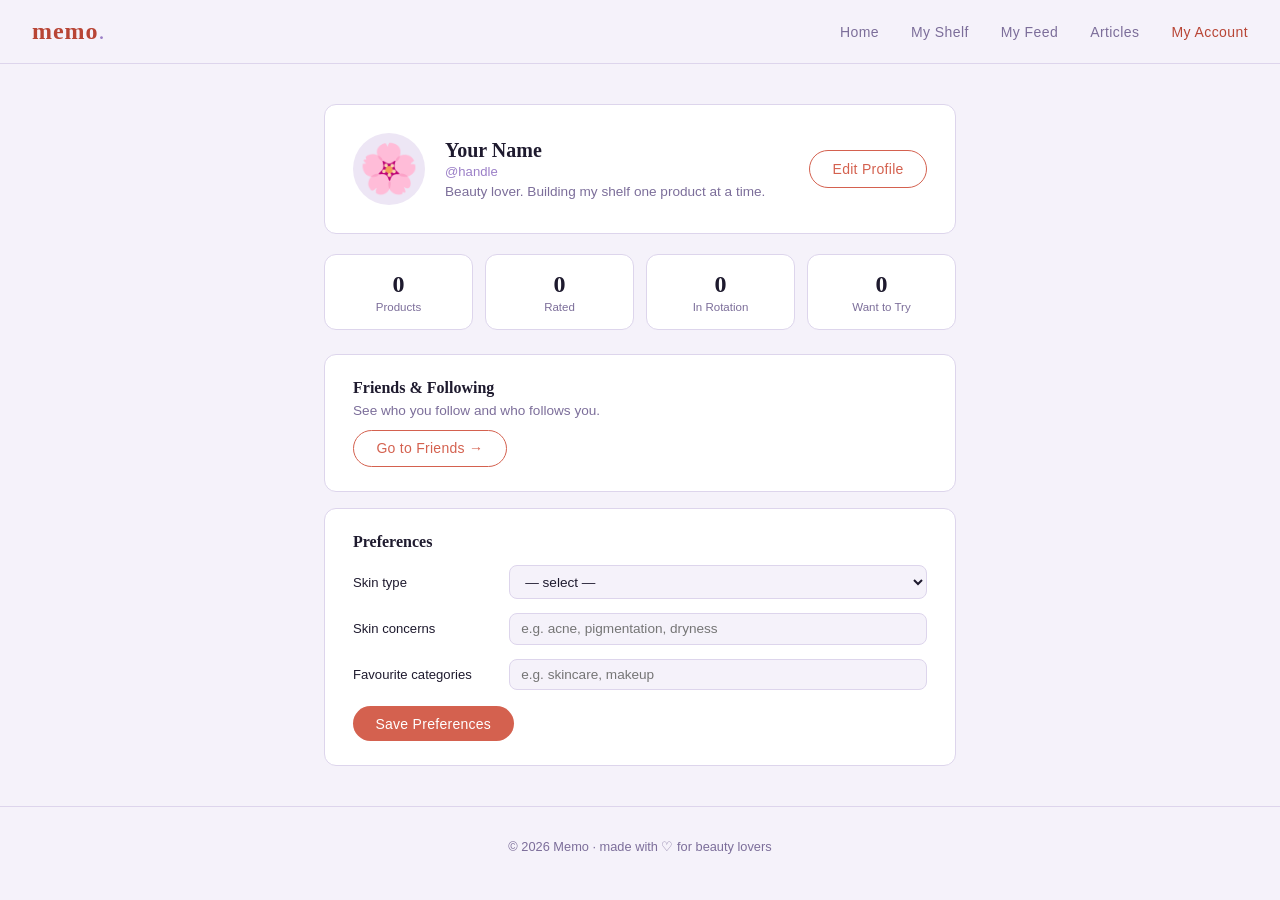
==== account.html @ 800c1afe "Add feed, articles, account pages; redesign product page and nav - Add My Feed page with friend acti" ====
<!DOCTYPE html>
<html lang="en">
<head>
  <meta charset="UTF-8" />
  <meta name="viewport" content="width=device-width, initial-scale=1.0" />
  <title>My Account — Memo</title>
  <link rel="stylesheet" href="styles.css" />
</head>
<body>

  <!-- Nav -->
  <nav>
    <a href="index.html" class="nav-logo">memo<span>.</span></a>
    <div class="nav-links">
      <a href="index.html">Home</a>
      <a href="shelf.html">My Shelf</a>
      <a href="feed.html">My Feed</a>
      <a href="articles.html">Articles</a>
      <a href="account.html" class="active">My Account</a>
    </div>
  </nav>

  <main class="account-page">

    <!-- Profile card -->
    <div class="account-profile-card">
      <div class="account-avatar">🌸</div>
      <div class="account-profile-info">
        <h1 class="account-name" id="account-name">Your Name</h1>
        <p class="account-handle" id="account-handle">@handle</p>
        <p class="account-bio" id="account-bio">Beauty lover. Building my shelf one product at a time.</p>
      </div>
      <button class="btn btn-outline" onclick="openEditProfile()">Edit Profile</button>
    </div>

    <!-- Stats row -->
    <div class="account-stats">
      <div class="account-stat">
        <div class="account-stat-num" id="stat-products">—</div>
        <div class="account-stat-label">Products</div>
      </div>
      <div class="account-stat">
        <div class="account-stat-num" id="stat-rated">—</div>
        <div class="account-stat-label">Rated</div>
      </div>
      <div class="account-stat">
        <div class="account-stat-num" id="stat-rotation">—</div>
        <div class="account-stat-label">In Rotation</div>
      </div>
      <div class="account-stat">
        <div class="account-stat-num" id="stat-want">—</div>
        <div class="account-stat-label">Want to Try</div>
      </div>
    </div>

    <!-- Sections -->
    <div class="account-sections">

      <section class="account-section">
        <h2>Friends &amp; Following</h2>
        <p>See who you follow and who follows you.</p>
        <a href="friends.html" class="btn btn-outline" style="margin-top:.75rem;display:inline-block">Go to Friends →</a>
      </section>

      <section class="account-section">
        <h2>Preferences</h2>
        <div class="pref-row">
          <label class="pref-label">Skin type</label>
          <select class="pref-select" id="pref-skin">
            <option value="">— select —</option>
            <option>Dry</option>
            <option>Oily</option>
            <option>Combination</option>
            <option>Normal</option>
            <option>Sensitive</option>
          </select>
        </div>
        <div class="pref-row">
          <label class="pref-label">Skin concerns</label>
          <input class="pref-input" type="text" id="pref-concerns" placeholder="e.g. acne, pigmentation, dryness" />
        </div>
        <div class="pref-row">
          <label class="pref-label">Favourite categories</label>
          <input class="pref-input" type="text" id="pref-categories" placeholder="e.g. skincare, makeup" />
        </div>
        <button class="btn btn-primary" style="margin-top:1rem" onclick="savePrefs()">Save Preferences</button>
        <span class="save-confirm" id="prefs-saved" style="display:none">Saved ✓</span>
      </section>

    </div>

  </main>

  <!-- Edit Profile Modal -->
  <div class="modal-overlay" id="edit-profile-modal">
    <div class="modal">
      <h2>Edit Profile</h2>
      <div class="form-group">
        <label>Name</label>
        <input type="text" id="edit-name" placeholder="Your name" />
      </div>
      <div class="form-group">
        <label>Handle</label>
        <input type="text" id="edit-handle" placeholder="@handle" />
      </div>
      <div class="form-group">
        <label>Bio</label>
        <textarea id="edit-bio" rows="3" placeholder="A short bio…" style="resize:vertical"></textarea>
      </div>
      <div class="modal-footer">
        <button class="btn btn-ghost" onclick="closeEditProfile()">Cancel</button>
        <button class="btn btn-primary" onclick="saveProfile()">Save</button>
      </div>
    </div>
  </div>

  <footer>© 2026 Memo · made with ♡ for beauty lovers</footer>

  <script src="account.js"></script>
</body>
</html>
---- styles.css ----
/* ── Reset & Base ── */
*, *::before, *::after { box-sizing: border-box; margin: 0; padding: 0; }

:root {
  --cream:     #f5f2fa;
  --blush:     #ede6f5;
  --rose:      #d4614f;
  --rose-dk:   #b84535;
  --lavender:  #9b7fc7;
  --lav-lt:    #c9b8e8;
  --ink:       #1e1a2e;
  --muted:     #7c6e9a;
  --border:    #ddd5ec;
  --white:     #ffffff;
  --green:     #6a9e7f;
  --amber:     #c49a4a;
  --slate:     #8591a0;
  --radius:    12px;
  --shadow:    0 2px 16px rgba(30,26,46,.1);
}

body {
  font-family: 'Georgia', serif;
  background: var(--cream);
  color: var(--ink);
  min-height: 100vh;
}

a { text-decoration: none; color: inherit; }

/* ── Nav ── */
nav {
  background: rgba(245,242,250,.88);
  backdrop-filter: blur(14px);
  -webkit-backdrop-filter: blur(14px);
  border-bottom: 1px solid var(--border);
  padding: 0 2rem;
  display: flex;
  align-items: center;
  justify-content: space-between;
  height: 64px;
  position: sticky;
  top: 0;
  z-index: 100;
}

.nav-logo {
  font-size: 1.5rem;
  font-weight: 700;
  letter-spacing: .04em;
  color: var(--rose-dk);
}

.nav-logo span { color: var(--lavender); font-weight: 300; }

.nav-links { display: flex; gap: 2rem; align-items: center; }

.nav-links a {
  font-family: 'Helvetica Neue', sans-serif;
  font-size: .875rem;
  color: var(--muted);
  letter-spacing: .03em;
  transition: color .2s;
}

.nav-links a:hover, .nav-links a.active { color: var(--rose-dk); }

/* ── Buttons ── */
.btn {
  font-family: 'Helvetica Neue', sans-serif;
  font-size: .875rem;
  font-weight: 500;
  padding: .6rem 1.4rem;
  border-radius: 999px;
  border: none;
  cursor: pointer;
  transition: all .2s;
  letter-spacing: .02em;
}

.btn-primary {
  background: var(--rose);
  color: var(--white);
}
.btn-primary:hover { background: var(--rose-dk); }

.btn-outline {
  background: transparent;
  color: var(--rose);
  border: 1.5px solid var(--rose);
}
.btn-outline:hover { background: var(--rose); color: var(--white); }

.btn-ghost {
  background: transparent;
  color: var(--muted);
  padding: .5rem 1rem;
}
.btn-ghost:hover { color: var(--rose-dk); background: var(--blush); }

/* ── Hero ── */
.hero {
  max-width: 760px;
  margin: 5rem auto 4rem;
  text-align: center;
  padding: 0 2rem;
  position: relative;
  overflow: visible;
}

/* Aura glow layer behind hero */
.hero-aura {
  position: absolute;
  inset: -80% -40%;
  background:
    radial-gradient(ellipse 55% 45% at 68% 55%, rgba(212,97,79,.22) 0%, transparent 68%),
    radial-gradient(ellipse 48% 55% at 22% 38%, rgba(155,127,199,.28) 0%, transparent 63%),
    radial-gradient(ellipse 38% 38% at 50% 85%, rgba(201,184,232,.18) 0%, transparent 58%);
  pointer-events: none;
  z-index: 0;
}

/* Organic blob shapes */
.blob {
  position: absolute;
  pointer-events: none;
  z-index: 0;
}

.blob-1 {
  width: 180px; height: 140px;
  top: -20px; right: 40px;
  background: rgba(155,127,199,.13);
  border-radius: 62% 38% 46% 54% / 60% 44% 56% 40%;
  filter: blur(2px);
}

.blob-2 {
  width: 130px; height: 110px;
  bottom: 10px; left: 20px;
  background: rgba(212,97,79,.11);
  border-radius: 40% 60% 54% 46% / 38% 58% 42% 62%;
  filter: blur(2px);
}

.hero-content {
  position: relative;
  z-index: 1;
}

.hero-eyebrow {
  font-family: 'Helvetica Neue', sans-serif;
  font-size: .75rem;
  letter-spacing: .15em;
  text-transform: uppercase;
  color: var(--lavender);
  margin-bottom: 1.25rem;
}

.hero h1 {
  font-size: clamp(2.2rem, 5vw, 3.5rem);
  font-weight: 400;
  line-height: 1.2;
  margin-bottom: 1.25rem;
  color: var(--ink);
}

.hero h1 em { font-style: italic; color: var(--rose-dk); }

.hero p {
  font-family: 'Helvetica Neue', sans-serif;
  font-size: 1.05rem;
  color: var(--muted);
  line-height: 1.7;
  margin-bottom: 2.25rem;
  max-width: 520px;
  margin-left: auto;
  margin-right: auto;
}

.hero-actions { display: flex; gap: 1rem; justify-content: center; flex-wrap: wrap; }

/* ── How it works ── */
.how {
  background: rgba(255,255,255,.6);
  border-top: 1px solid var(--border);
  border-bottom: 1px solid var(--border);
  padding: 4rem 2rem;
}

.how-inner {
  max-width: 900px;
  margin: 0 auto;
  text-align: center;
}

.section-label {
  font-family: 'Helvetica Neue', sans-serif;
  font-size: .7rem;
  letter-spacing: .18em;
  text-transform: uppercase;
  color: var(--lavender);
  margin-bottom: 1rem;
}

.how h2 {
  font-size: 1.75rem;
  font-weight: 400;
  margin-bottom: 3rem;
  color: var(--ink);
}

.how-grid {
  display: grid;
  grid-template-columns: repeat(auto-fit, minmax(180px, 1fr));
  gap: 2rem;
}

.how-card {
  padding: 1.5rem;
  border-radius: var(--radius);
  text-align: center;
}

.how-card:nth-child(1) {
  background:
    radial-gradient(ellipse 80% 70% at 50% 30%, rgba(155,127,199,.18) 0%, transparent 70%),
    var(--cream);
}
.how-card:nth-child(2) {
  background:
    radial-gradient(ellipse 80% 70% at 50% 30%, rgba(212,97,79,.14) 0%, transparent 70%),
    var(--cream);
}
.how-card:nth-child(3) {
  background:
    radial-gradient(ellipse 80% 70% at 50% 30%, rgba(201,184,232,.22) 0%, transparent 70%),
    var(--cream);
}
.how-card:nth-child(4) {
  background:
    radial-gradient(ellipse 80% 70% at 50% 30%, rgba(106,158,127,.14) 0%, transparent 70%),
    var(--cream);
}

.how-icon {
  font-size: 2rem;
  margin-bottom: .75rem;
  color: var(--lavender);
}

.how-card h3 {
  font-size: 1rem;
  font-weight: 600;
  margin-bottom: .5rem;
  color: var(--ink);
}

.how-card p {
  font-family: 'Helvetica Neue', sans-serif;
  font-size: .85rem;
  color: var(--muted);
  line-height: 1.6;
}

/* ── Featured shelves preview ── */
.featured {
  max-width: 1100px;
  margin: 4rem auto;
  padding: 0 2rem;
}

.featured-header {
  display: flex;
  align-items: baseline;
  justify-content: space-between;
  margin-bottom: 2rem;
}

.featured-header h2 { font-size: 1.4rem; font-weight: 400; }

.shelf-previews {
  display: grid;
  grid-template-columns: repeat(auto-fill, minmax(220px, 1fr));
  gap: 1.25rem;
}

.shelf-preview-card {
  background: var(--white);
  border: 1px solid var(--border);
  border-radius: var(--radius);
  padding: 1.25rem;
  cursor: pointer;
  transition: box-shadow .2s, transform .2s;
}

.shelf-preview-card:hover {
  box-shadow: var(--shadow);
  transform: translateY(-2px);
}

.shelf-avatar {
  width: 44px; height: 44px;
  border-radius: 50%;
  background:
    radial-gradient(ellipse 70% 70% at 40% 40%, rgba(155,127,199,.35) 0%, transparent 70%),
    var(--blush);
  display: flex;
  align-items: center;
  justify-content: center;
  font-size: 1.1rem;
  margin-bottom: .75rem;
  overflow: hidden;
}

.shelf-avatar img,
.person-avatar img,
.shelf-viewer-avatar img {
  width: 100%;
  height: 100%;
  object-fit: cover;
  border-radius: 50%;
}

.shelf-preview-card h3 { font-size: .95rem; font-weight: 600; margin-bottom: .2rem; }
.shelf-rated {
  font-family: 'Helvetica Neue', sans-serif;
  font-size: .78rem;
  color: var(--lavender);
  margin-top: .75rem;
}
.shelf-preview-card .shelf-handle {
  font-family: 'Helvetica Neue', sans-serif;
  font-size: .78rem;
  color: var(--muted);
  margin-bottom: .75rem;
}

.shelf-dots {
  display: flex;
  gap: .4rem;
}

.dot {
  width: 32px; height: 32px;
  border-radius: 8px;
  background: var(--blush);
  border: 1px solid var(--border);
}

.product-dot {
  width: 36px; height: 36px;
  border-radius: 8px;
  border: 1px solid var(--border);
  display: flex;
  align-items: center;
  justify-content: center;
  font-size: 1rem;
}

/* ── Top 3 Section ── */
.top3-section {
  background: rgba(255,255,255,.6);
  border-bottom: 1px solid var(--border);
  padding: 2.5rem 2rem;
}

/* Editable favourites title */
.fav-title-row {
  display: flex;
  align-items: center;
  gap: .4rem;
  margin-bottom: 0;
}
.fav-title-edit {
  background: none;
  border: none;
  cursor: pointer;
  color: var(--muted);
  font-size: .85rem;
  padding: 2px 4px;
  border-radius: 4px;
  line-height: 1;
  opacity: .6;
  transition: opacity .15s, color .15s;
}
.fav-title-edit:hover { opacity: 1; color: var(--rose); }
.fav-title-input {
  border: none;
  border-bottom: 1.5px solid var(--lavender);
  background: transparent;
  outline: none;
  padding: 0 2px;
  min-width: 12rem;
}

/* Empty slot cards */
.top3-card-empty {
  opacity: .55;
  cursor: default;
  border-style: dashed;
}
.top3-card-empty:hover { transform: none; box-shadow: none; }
.top3-rank-empty { color: var(--border); }
.top3-empty-hint {
  font-family: 'Helvetica Neue', sans-serif;
  font-size: .78rem;
  color: var(--muted);
  font-style: italic;
}

/* Favorite slot picker (product detail page) */
.fav-slot-picker {
  display: flex;
  gap: 6px;
  flex-wrap: wrap;
  margin-top: .25rem;
}
.fav-slot-btn {
  font-family: 'Helvetica Neue', sans-serif;
  font-size: .82rem;
  padding: .35rem .9rem;
  border-radius: 999px;
  border: 1.5px solid var(--border);
  background: transparent;
  color: var(--muted);
  cursor: pointer;
  transition: all .15s;
}
.fav-slot-btn:hover { border-color: var(--rose); color: var(--rose); }
.fav-slot-btn.active {
  background: var(--rose);
  border-color: var(--rose);
  color: var(--white);
  font-weight: 500;
}

.top3-inner {
  max-width: 1100px;
  margin: 0 auto;
}

.top3-grid {
  display: grid;
  grid-template-columns: repeat(3, 1fr);
  gap: 1.25rem;
  margin-top: 1.25rem;
}

.top3-card {
  background: var(--white);
  border: 1px solid var(--border);
  border-radius: var(--radius);
  overflow: hidden;
  cursor: pointer;
  transition: box-shadow .2s, transform .2s;
  display: flex;
  align-items: center;
  gap: 1rem;
  padding: 1rem 1.1rem;
}

.top3-card:hover {
  box-shadow: var(--shadow);
  transform: translateY(-2px);
}

.top3-rank {
  font-family: 'Georgia', serif;
  font-size: 1.6rem;
  font-weight: 400;
  color: var(--lav-lt);
  line-height: 1;
  min-width: 1.6rem;
  text-align: center;
}

.top3-img {
  width: 64px;
  height: 64px;
  flex-shrink: 0;
  border-radius: 10px;
  background:
    radial-gradient(ellipse 70% 70% at 60% 40%, rgba(212,97,79,.15) 0%, transparent 68%),
    radial-gradient(ellipse 60% 60% at 30% 60%, rgba(155,127,199,.18) 0%, transparent 63%),
    var(--blush);
  display: flex;
  align-items: center;
  justify-content: center;
  font-size: 1.5rem;
  overflow: hidden;
}

.top3-img img {
  width: 100%;
  height: 100%;
  object-fit: contain;
  padding: .25rem;
}

.top3-body { flex: 1; min-width: 0; }

/* ── Shelf Page ── */
.shelf-page { max-width: 1100px; margin: 0 auto; padding: 2rem 2rem 4rem; }

.shelf-page-header {
  display: flex;
  align-items: center;
  justify-content: space-between;
  margin-bottom: 2rem;
  flex-wrap: wrap;
  gap: 1rem;
}

.shelf-page-header h1 { font-size: 1.75rem; font-weight: 400; }
.shelf-page-header p {
  font-family: 'Helvetica Neue', sans-serif;
  font-size: .875rem;
  color: var(--muted);
  margin-top: .25rem;
}

/* Secondary filters */
.secondary-filters {
  display: flex;
  gap: .75rem;
  margin-bottom: 1.25rem;
  flex-wrap: wrap;
}

.secondary-filters select {
  font-family: 'Helvetica Neue', sans-serif;
  font-size: .8rem;
  font-weight: 500;
  color: var(--muted);
  background: var(--white);
  border: 1.5px solid var(--border);
  border-radius: 999px;
  padding: .45rem 2rem .45rem 1rem;
  cursor: pointer;
  outline: none;
  appearance: none;
  -webkit-appearance: none;
  background-image: url("data:image/svg+xml,%3Csvg xmlns='http://www.w3.org/2000/svg' width='10' height='6' viewBox='0 0 10 6'%3E%3Cpath d='M1 1l4 4 4-4' stroke='%237c6e9a' stroke-width='1.5' fill='none' stroke-linecap='round'/%3E%3C/svg%3E");
  background-repeat: no-repeat;
  background-position: right .75rem center;
  transition: border-color .2s, color .2s;
}

.secondary-filters select:hover { border-color: var(--lavender); color: var(--lavender); }
.secondary-filters select:focus { border-color: var(--lavender); }

/* Filter tabs */
.filter-bar {
  display: flex;
  gap: .5rem;
  margin-bottom: 2rem;
  flex-wrap: wrap;
}

.filter-tab {
  font-family: 'Helvetica Neue', sans-serif;
  font-size: .8rem;
  font-weight: 500;
  padding: .45rem 1.1rem;
  border-radius: 999px;
  border: 1.5px solid var(--border);
  background: var(--white);
  color: var(--muted);
  cursor: pointer;
  transition: all .2s;
  letter-spacing: .02em;
}

.filter-tab:hover { border-color: var(--lavender); color: var(--lavender); }

.filter-tab.active {
  background: var(--rose);
  border-color: var(--rose);
  color: var(--white);
}

/* Product grid */
.product-grid {
  display: grid;
  grid-template-columns: repeat(auto-fill, minmax(240px, 1fr));
  gap: 1.5rem;
}

/* Product card */
.product-card {
  background: var(--white);
  border: 1px solid var(--border);
  border-radius: var(--radius);
  overflow: hidden;
  transition: box-shadow .2s, transform .2s;
  cursor: pointer;
}

.product-card:hover {
  box-shadow: var(--shadow);
  transform: translateY(-3px);
}

.card-img {
  width: 100%;
  height: 160px;
  background:
    radial-gradient(ellipse 65% 65% at 65% 45%, rgba(212,97,79,.16) 0%, transparent 68%),
    radial-gradient(ellipse 55% 55% at 28% 38%, rgba(155,127,199,.2) 0%, transparent 63%),
    var(--blush);
  display: flex;
  align-items: center;
  justify-content: center;
  font-size: 2.5rem;
  position: relative;
}

.status-badge {
  position: absolute;
  top: .75rem;
  right: .75rem;
  font-family: 'Helvetica Neue', sans-serif;
  font-size: .68rem;
  font-weight: 600;
  letter-spacing: .06em;
  text-transform: uppercase;
  padding: .25rem .65rem;
  border-radius: 999px;
}

.status-rotation  { background: #e8f4ed; color: var(--green); }
.status-retired   { background: #f0f0f2; color: var(--slate); }
.status-want      { background: #fdf3e3; color: var(--amber); }
.status-notforme  { background: #fde8e4; color: var(--rose-dk); }

.card-body { padding: 1rem 1.1rem 1.1rem; }

.card-brand {
  font-family: 'Helvetica Neue', sans-serif;
  font-size: .72rem;
  letter-spacing: .1em;
  text-transform: uppercase;
  color: var(--muted);
  margin-bottom: .2rem;
}

.card-name {
  font-size: 1rem;
  font-weight: 600;
  margin-bottom: .6rem;
  color: var(--ink);
  line-height: 1.3;
}

/* Stars */
.stars { display: flex; gap: 2px; margin-bottom: .65rem; }

.star {
  font-size: .95rem;
  color: var(--border);
  cursor: pointer;
  transition: color .15s;
}
.star.filled { color: #e8a838; }
.star:hover { color: #e8a838; }

.card-note {
  font-family: 'Helvetica Neue', sans-serif;
  font-size: .82rem;
  color: var(--muted);
  line-height: 1.55;
  font-style: italic;
  border-top: 1px solid var(--border);
  padding-top: .65rem;
  margin-top: .1rem;
}

/* ── Modal ── */
.modal-overlay {
  position: fixed;
  inset: 0;
  background: rgba(30,26,46,.4);
  z-index: 200;
  display: flex;
  align-items: center;
  justify-content: center;
  padding: 1rem;
  opacity: 0;
  pointer-events: none;
  transition: opacity .25s;
}

.modal-overlay.open { opacity: 1; pointer-events: all; }

.modal {
  background: var(--white);
  border-radius: 18px;
  padding: 2rem;
  width: 100%;
  max-width: 460px;
  transform: translateY(16px);
  transition: transform .25s;
  max-height: 90vh;
  overflow-y: auto;
  border: 1px solid var(--border);
}

.modal-overlay.open .modal { transform: translateY(0); }

.modal h2 { font-size: 1.25rem; font-weight: 500; margin-bottom: 1.5rem; }

.form-group { margin-bottom: 0.65rem; }

.form-group label {
  display: block;
  font-family: 'Helvetica Neue', sans-serif;
  font-size: .78rem;
  font-weight: 600;
  letter-spacing: .06em;
  text-transform: uppercase;
  color: var(--muted);
  margin-bottom: .4rem;
}

.form-group input,
.form-group select,
.form-group textarea {
  width: 100%;
  padding: .65rem .85rem;
  border: 1.5px solid var(--border);
  border-radius: 8px;
  font-family: 'Georgia', serif;
  font-size: .92rem;
  color: var(--ink);
  background: var(--cream);
  outline: none;
  transition: border-color .2s;
}

.form-group input:focus,
.form-group select:focus,
.form-group textarea:focus { border-color: var(--lavender); background: var(--white); }

.form-group textarea { resize: vertical; min-height: 80px; }

.label-optional { font-weight: normal; color: var(--muted); font-size: .8rem; }

/* Image input tabs */
.img-input-tabs {
  display: flex;
  gap: 4px;
  margin-bottom: .5rem;
  margin-top: .25rem;
}
.img-tab {
  font-family: 'Helvetica Neue', sans-serif;
  font-size: .75rem;
  padding: 3px 12px;
  border-radius: 999px;
  border: 1px solid var(--border);
  background: transparent;
  color: var(--muted);
  cursor: pointer;
  transition: all .15s;
}
.img-tab.active {
  background: var(--rose);
  border-color: var(--rose);
  color: var(--white);
}
.img-tab:not(.active):hover { border-color: var(--rose); color: var(--rose); }

/* File upload button */
.file-upload-label {
  display: inline-block;
  font-family: 'Helvetica Neue', sans-serif;
  font-size: .85rem;
  padding: .45rem .9rem;
  border-radius: 8px;
  border: 1px dashed var(--border);
  background: var(--blush);
  color: var(--muted);
  cursor: pointer;
  transition: border-color .15s, color .15s;
  max-width: 100%;
  overflow: hidden;
  text-overflow: ellipsis;
  white-space: nowrap;
}
.file-upload-label:hover { border-color: var(--rose); color: var(--rose-dk); }
#input-image-file { display: none; }

/* Image preview */
#image-preview {
  margin-top: .6rem;
  border-radius: 8px;
  overflow: hidden;
  border: 1px solid var(--border);
  background: var(--blush);
  width: 100%;
  max-height: 160px;
  display: flex;
  align-items: center;
  justify-content: center;
}
#image-preview img {
  max-width: 100%;
  max-height: 160px;
  object-fit: contain;
  display: block;
}

.modal-stars { display: flex; gap: 6px; margin-top: .2rem; }
.modal-stars .star { font-size: 1.5rem; cursor: pointer; }

.modal-footer {
  display: flex;
  justify-content: flex-end;
  gap: .75rem;
  margin-top: 1.5rem;
}

/* ── Empty state ── */
.empty-state {
  grid-column: 1 / -1;
  text-align: center;
  padding: 4rem 2rem;
  color: var(--muted);
}

.empty-state .empty-icon { font-size: 3rem; margin-bottom: 1rem; }

.empty-state h3 {
  font-size: 1.1rem;
  font-weight: 400;
  margin-bottom: .5rem;
  color: var(--ink);
}

.empty-state p {
  font-family: 'Helvetica Neue', sans-serif;
  font-size: .875rem;
  margin-bottom: 1.5rem;
}

/* ── Footer ── */
footer {
  border-top: 1px solid var(--border);
  padding: 2rem;
  text-align: center;
  font-family: 'Helvetica Neue', sans-serif;
  font-size: .8rem;
  color: var(--muted);
}

/* ── Card image support ── */
.card-product-img {
  width: 100%;
  height: 100%;
  object-fit: contain;
  padding: .5rem;
}

.card-emoji-fallback {
  display: flex;
  align-items: center;
  justify-content: center;
  width: 100%;
  height: 100%;
  font-size: 2.5rem;
}

/* ── Product Detail Page ── */
.product-page {
  max-width: 960px;
  margin: 0 auto;
  padding: 2rem 2rem 4rem;
}

.back-link {
  font-family: 'Helvetica Neue', sans-serif;
  font-size: .875rem;
  color: var(--muted);
  display: inline-block;
  margin-bottom: 1.5rem;
  transition: color .2s;
}
.back-link:hover { color: var(--rose-dk); }

.product-detail-card {
  background: var(--white);
  border: 1px solid var(--border);
  border-radius: var(--radius);
  overflow: hidden;
  padding: 2.5rem;
}

/* ── Two-column layout ── */
/* Stacked product layout */
.product-layout-stacked {
  display: flex;
  flex-direction: column;
  gap: 0.75rem;
}

.product-detail-img-hero {
  width: 100%;
  height: 320px;
  border-radius: var(--radius);
  background:
    radial-gradient(ellipse 60% 55% at 65% 45%, rgba(212,97,79,.18) 0%, transparent 68%),
    radial-gradient(ellipse 50% 60% at 25% 55%, rgba(155,127,199,.22) 0%, transparent 63%),
    var(--blush);
  display: flex;
  align-items: center;
  justify-content: center;
  overflow: hidden;
  position: relative;
}

.product-detail-img-hero .detail-product-img {
  width: 100%;
  height: 100%;
  object-fit: contain;
  padding: 1.5rem;
}

.card-emoji-fallback--hero {
  font-size: 6rem;
}

.product-detail-header {
  display: flex;
  flex-direction: column;
  gap: .35rem;
}

.shop-now-btn {
  position: absolute;
  top: 1rem;
  right: 1rem;
  white-space: nowrap;
  z-index: 2;
  box-shadow: 0 2px 10px rgba(0,0,0,.15);
}

.detail-product-img {
  width: 100%;
  height: 100%;
  object-fit: contain;
  padding: 1.5rem;
}

.detail-brand {
  font-family: 'Helvetica Neue', sans-serif;
  font-size: .72rem;
  letter-spacing: .1em;
  text-transform: uppercase;
  color: var(--muted);
  margin-bottom: .3rem;
}

.product-title {
  font-size: 1.75rem;
  font-weight: 400;
  color: var(--ink);
  line-height: 1.25;
  margin-bottom: .85rem;
}

.category-badge {
  font-family: 'Helvetica Neue', sans-serif;
  font-size: .72rem;
  font-weight: 600;
  letter-spacing: .08em;
  text-transform: uppercase;
  padding: .3rem .8rem;
  border-radius: 999px;
  background: var(--blush);
  color: var(--lavender);
  display: inline-block;
  margin-bottom: 0.35rem;
}

/* Ingredient tags */
.ingredient-tags {
  display: flex;
  flex-wrap: wrap;
  gap: .4rem;
  margin-top: .4rem;
}

.ingredient-tag {
  font-family: 'Helvetica Neue', sans-serif;
  font-size: .75rem;
  padding: .25rem .7rem;
  border-radius: 999px;
  background: var(--blush);
  color: var(--lavender);
  border: 1px solid var(--border);
}

/* Full ingredients section */
.ingredients-header {
  display: flex;
  align-items: center;
  justify-content: space-between;
  margin-bottom: .4rem;
}
.ingredients-header label { margin-bottom: 0; }

.ingredients-toggle {
  font-family: 'Helvetica Neue', sans-serif;
  font-size: .78rem;
  padding: .2rem .7rem;
  border-radius: 999px;
  border: 1.5px solid var(--border);
  background: transparent;
  color: var(--muted);
  cursor: pointer;
  transition: border-color .15s, color .15s;
}
.ingredients-toggle:hover { border-color: var(--rose); color: var(--rose); }

.ingredients-textarea { resize: vertical; min-height: 100px; }

.ingredients-pills {
  display: flex;
  flex-wrap: wrap;
  gap: .35rem;
  min-height: 1.5rem;
}

.ingredient-pill {
  font-family: 'Helvetica Neue', sans-serif;
  font-size: .72rem;
  padding: .2rem .65rem;
  border-radius: 999px;
  background: var(--blush);
  color: var(--ink);
  border: 1px solid var(--border);
  white-space: nowrap;
}

.ingredients-empty {
  font-family: 'Helvetica Neue', sans-serif;
  font-size: .82rem;
  color: var(--muted);
  font-style: italic;
}

.product-description {
  font-family: 'Helvetica Neue', sans-serif;
  font-size: .875rem;
  line-height: 1.6;
  color: var(--muted);
  margin: .3rem 0 .5rem;
}

/* Community average rating */
.community-rating {
  display: flex;
  align-items: center;
  gap: .6rem;
  background: var(--blush);
  border-radius: var(--radius);
  padding: .75rem 1rem;
  margin-bottom: 1.25rem;
}

.community-avg-num {
  font-size: 1.5rem;
  font-weight: 600;
  color: var(--ink);
  font-family: 'Helvetica Neue', sans-serif;
  line-height: 1;
}

.community-avg-stars { display: flex; gap: 3px; }
.community-avg-stars .star { font-size: 1rem; }

.community-count {
  font-family: 'Helvetica Neue', sans-serif;
  font-size: .78rem;
  color: var(--muted);
  margin-left: .15rem;
}

.detail-stars { display: flex; gap: 6px; margin-top: .4rem; }
.detail-stars .star { font-size: 1.75rem; cursor: pointer; }

/* Reviews section */
.reviews-section {
  margin-top: 2rem;
  padding-top: 1.5rem;
  border-top: 1px solid var(--border);
}

.reviews-title {
  font-size: 1rem;
  font-weight: 600;
  color: var(--ink);
  margin-bottom: 1rem;
}

.reviews-sublabel {
  font-family: 'Helvetica Neue', sans-serif;
  font-size: .68rem;
  text-transform: uppercase;
  letter-spacing: .09em;
  color: var(--muted);
  font-weight: 600;
  margin-bottom: .5rem;
  margin-top: 1.1rem;
}

.reviews-list {
  display: flex;
  flex-direction: column;
}

.review-row {
  padding: .9rem 0;
  border-bottom: 1px solid var(--border);
}

.review-row:last-child { border-bottom: none; }

.review-header {
  display: flex;
  align-items: center;
  gap: .75rem;
  margin-bottom: .45rem;
}

.review-avatar {
  width: 36px;
  height: 36px;
  border-radius: 50%;
  object-fit: cover;
  flex-shrink: 0;
}

.review-meta { flex: 1; min-width: 0; }

.review-name {
  font-family: 'Helvetica Neue', sans-serif;
  font-size: .82rem;
  font-weight: 600;
  color: var(--ink);
}

.review-handle {
  font-family: 'Helvetica Neue', sans-serif;
  font-size: .74rem;
  color: var(--muted);
}

.review-stars { display: flex; gap: 2px; flex-shrink: 0; }
.review-stars .star { font-size: .9rem; }

.review-comment {
  font-family: 'Helvetica Neue', sans-serif;
  font-size: .82rem;
  line-height: 1.55;
  color: var(--muted);
  font-style: italic;
  padding-left: calc(36px + .75rem);
}

@media (max-width: 700px) {
  .product-detail-img-hero { height: 220px; }
  .product-detail-header { flex-direction: column; gap: .75rem; }
  .product-detail-card { padding: 1.25rem; }

  /* Top-3 favourites: stack to 1 column */
  .top3-section { padding: 1.5rem 1rem; }
  .top3-grid {
    grid-template-columns: 1fr;
  }

  /* Shelf product grid: 1 column */
  .product-grid {
    grid-template-columns: 1fr;
  }

  /* Shelf page padding */
  .shelf-page { padding: 1.5rem 1rem 3rem; }

  /* Secondary filters: wrap + full-width selects */
  .secondary-filters {
    flex-wrap: wrap;
  }
  .secondary-filters select {
    flex: 1 1 100%;
  }
}

.detail-actions {
  display: flex;
  align-items: center;
  gap: .75rem;
  margin-top: 1.75rem;
  flex-wrap: wrap;
}

.save-feedback {
  font-family: 'Helvetica Neue', sans-serif;
  font-size: .82rem;
  color: var(--green);
  opacity: 0;
  transition: opacity .3s;
}
.save-feedback.visible { opacity: 1; }

.delete-zone { margin-left: auto; display: flex; gap: .5rem; align-items: center; }

.btn-danger {
  background: transparent;
  color: #c0392b;
  border: 1.5px solid #c0392b;
  border-radius: 999px;
  font-family: 'Helvetica Neue', sans-serif;
  font-size: .875rem;
  font-weight: 500;
  padding: .6rem 1.4rem;
  cursor: pointer;
  transition: all .2s;
}
.btn-danger:hover { background: #c0392b; color: var(--white); }

/* ── Friends Page ── */
.friends-page {
  max-width: 1100px;
  margin: 0 auto;
  padding: 2rem 2rem 4rem;
}

.friends-header {
  display: flex;
  align-items: center;
  justify-content: space-between;
  margin-bottom: 2rem;
  flex-wrap: wrap;
  gap: 1rem;
}

.friends-header h1 { font-size: 1.75rem; font-weight: 400; }
.friends-header p {
  font-family: 'Helvetica Neue', sans-serif;
  font-size: .875rem;
  color: var(--muted);
  margin-top: .25rem;
}

/* People grid */
.people-grid {
  display: grid;
  grid-template-columns: repeat(auto-fill, minmax(280px, 1fr));
  gap: 1.25rem;
  margin-bottom: 2.5rem;
}

/* Person card */
.person-card {
  background: var(--white);
  border: 1.5px solid var(--border);
  border-radius: var(--radius);
  padding: 1.25rem;
  cursor: pointer;
  transition: box-shadow .2s, transform .2s, border-color .2s;
}

.person-card:hover {
  box-shadow: var(--shadow);
  transform: translateY(-2px);
}

.person-card--active {
  border-color: var(--lavender);
  box-shadow: 0 0 0 3px rgba(155,127,199,.15);
}

.person-card-top {
  display: flex;
  align-items: center;
  gap: .85rem;
  margin-bottom: .75rem;
}

.person-avatar {
  width: 46px; height: 46px;
  border-radius: 50%;
  overflow: hidden;
  background:
    radial-gradient(ellipse 70% 70% at 40% 35%, rgba(155,127,199,.35) 0%, transparent 68%),
    radial-gradient(ellipse 50% 50% at 70% 65%, rgba(212,97,79,.2) 0%, transparent 60%),
    var(--blush);
  display: flex;
  align-items: center;
  justify-content: center;
  font-size: 1.3rem;
  flex-shrink: 0;
}

.person-meta { flex: 1; min-width: 0; }
.person-name { font-size: .95rem; font-weight: 600; color: var(--ink); }
.person-handle {
  font-family: 'Helvetica Neue', sans-serif;
  font-size: .78rem;
  color: var(--muted);
}

.person-type-badge {
  font-family: 'Helvetica Neue', sans-serif;
  font-size: .68rem;
  font-weight: 600;
  letter-spacing: .05em;
  padding: .22rem .65rem;
  border-radius: 999px;
  white-space: nowrap;
}

.person-type-influencer { background: #fdf3e3; color: var(--amber); }
.person-type-friend      { background: var(--blush); color: var(--lavender); }

.person-bio {
  font-family: 'Helvetica Neue', sans-serif;
  font-size: .82rem;
  color: var(--muted);
  line-height: 1.55;
  margin-bottom: 1rem;
}

.person-footer {
  display: flex;
  justify-content: space-between;
  align-items: center;
  font-family: 'Helvetica Neue', sans-serif;
  font-size: .78rem;
}

.person-count { color: var(--muted); }
.person-cta   { color: var(--lavender); font-weight: 500; }

/* Shelf viewer */
.shelf-viewer {
  background: var(--white);
  border: 1px solid var(--border);
  border-radius: var(--radius);
  padding: 1.75rem;
  margin-top: .5rem;
}

.shelf-viewer-header {
  display: flex;
  align-items: center;
  justify-content: space-between;
  margin-bottom: 1.5rem;
  flex-wrap: wrap;
  gap: .75rem;
}

.shelf-viewer-meta {
  display: flex;
  align-items: center;
  gap: 1rem;
}

.shelf-viewer-avatar {
  width: 48px; height: 48px;
  border-radius: 50%;
  overflow: hidden;
  background:
    radial-gradient(ellipse 70% 70% at 40% 35%, rgba(155,127,199,.35) 0%, transparent 68%),
    var(--blush);
  display: flex;
  align-items: center;
  justify-content: center;
  font-size: 1.4rem;
}

.shelf-viewer-header h2 { font-size: 1.2rem; font-weight: 500; }
.shelf-viewer-header p {
  font-family: 'Helvetica Neue', sans-serif;
  font-size: .8rem;
  color: var(--muted);
}

/* Read-only card — no hover navigation cursor */
.product-card--readonly { cursor: default; }

/* ── Feed Page ── */
.feed-layout {
  display: grid;
  grid-template-columns: 1fr 300px;
  gap: 2rem;
  max-width: 900px;
  margin: 2.5rem auto;
  padding: 0 1.5rem;
  align-items: start;
}

@media (max-width: 700px) {
  .feed-layout { grid-template-columns: 1fr; }
  .feed-sidebar { display: none; }
}

/* Feed cards */
.feed-card {
  background: var(--white);
  border: 1px solid var(--border);
  border-radius: var(--radius);
  padding: 1.25rem 1.4rem;
  margin-bottom: 1rem;
}

.post-user {
  display: flex;
  align-items: center;
  gap: .75rem;
  margin-bottom: .6rem;
}

.post-avatar {
  width: 40px;
  height: 40px;
  border-radius: 50%;
  object-fit: cover;
  border: 2px solid var(--border);
}

.post-username {
  font-family: 'Helvetica Neue', sans-serif;
  font-size: .875rem;
  font-weight: 600;
  color: var(--ink);
}

.post-handle {
  font-family: 'Helvetica Neue', sans-serif;
  font-size: .75rem;
  color: var(--muted);
}

.post-action-label {
  font-family: 'Helvetica Neue', sans-serif;
  font-size: .72rem;
  text-transform: uppercase;
  letter-spacing: .07em;
  color: var(--muted);
  margin-bottom: .75rem;
}

.post-product-block {
  display: flex;
  align-items: center;
  gap: 1rem;
  background: var(--blush);
  border-radius: 10px;
  padding: .9rem 1rem;
  margin-bottom: .8rem;
}

.post-product-emoji {
  font-size: 2rem;
  line-height: 1;
}

.post-product-brand {
  font-family: 'Helvetica Neue', sans-serif;
  font-size: .72rem;
  text-transform: uppercase;
  letter-spacing: .07em;
  color: var(--muted);
  margin-bottom: .15rem;
}

.post-product-name {
  font-size: .95rem;
  font-weight: 500;
  color: var(--ink);
  margin-bottom: .35rem;
}

.post-stars { margin-top: .25rem; }

.post-caption {
  font-size: .88rem;
  color: var(--muted);
  font-style: italic;
  line-height: 1.5;
}

/* Editorial / news cards */
.feed-card--editorial,
.feed-card--tutorial,
.feed-card--brand { }

.editorial-label {
  font-family: 'Helvetica Neue', sans-serif;
  font-size: .68rem;
  text-transform: uppercase;
  letter-spacing: .1em;
  color: var(--lavender);
  font-weight: 600;
  margin-bottom: .6rem;
}

.editorial-img {
  width: 100%;
  height: 200px;
  object-fit: cover;
  border-radius: 8px;
  margin-bottom: .9rem;
  display: block;
}

.editorial-headline {
  font-size: 1.05rem;
  font-weight: 600;
  color: var(--ink);
  margin-bottom: .5rem;
  line-height: 1.35;
}

.editorial-body {
  font-size: .88rem;
  color: var(--muted);
  line-height: 1.65;
  margin-bottom: .75rem;
}

.tutorial-steps {
  font-family: 'Helvetica Neue', sans-serif;
  font-size: .82rem;
  color: var(--ink);
  padding-left: 1.25rem;
  margin-bottom: .75rem;
  line-height: 1.9;
}

.brand-tag {
  display: inline-block;
  font-family: 'Helvetica Neue', sans-serif;
  font-size: .72rem;
  background: var(--blush);
  color: var(--lavender);
  border-radius: 999px;
  padding: .2rem .65rem;
  margin-bottom: .6rem;
}

.post-meta-row {
  font-family: 'Helvetica Neue', sans-serif;
  font-size: .72rem;
  color: var(--muted);
  margin-top: .25rem;
}

/* Sidebar */
.feed-sidebar { position: sticky; top: 80px; }

.sidebar-section {
  background: var(--white);
  border: 1px solid var(--border);
  border-radius: var(--radius);
  padding: 1.1rem 1.2rem;
  margin-bottom: 1rem;
}

.trending-list {
  list-style: none;
  margin-top: .6rem;
}

.trending-list li {
  font-family: 'Helvetica Neue', sans-serif;
  font-size: .82rem;
  color: var(--ink);
  padding: .45rem 0;
  border-bottom: 1px solid var(--border);
  display: flex;
  align-items: center;
  gap: .6rem;
  line-height: 1.35;
}

.trending-list li:last-child { border-bottom: none; }

.trending-rank {
  font-size: .72rem;
  font-weight: 700;
  color: var(--lavender);
  min-width: 14px;
}

.suggested-person {
  display: flex;
  align-items: center;
  gap: .65rem;
  padding: .55rem 0;
  border-bottom: 1px solid var(--border);
}

.suggested-person:last-child { border-bottom: none; }

.suggested-avatar {
  width: 36px;
  height: 36px;
  border-radius: 50%;
  object-fit: cover;
  border: 1.5px solid var(--border);
  flex-shrink: 0;
}

.suggested-meta { flex: 1; min-width: 0; }

.suggested-name {
  font-family: 'Helvetica Neue', sans-serif;
  font-size: .82rem;
  font-weight: 600;
  color: var(--ink);
  white-space: nowrap;
  overflow: hidden;
  text-overflow: ellipsis;
}

.suggested-handle {
  font-family: 'Helvetica Neue', sans-serif;
  font-size: .72rem;
  color: var(--muted);
}

.suggested-follow-btn {
  font-size: .72rem;
  padding: .2rem .65rem;
  flex-shrink: 0;
}
.product-card--readonly:hover { transform: none; box-shadow: none; }

/* ── Articles Page ── */
.articles-page {
  max-width: 1000px;
  margin: 2.5rem auto;
  padding: 0 1.5rem;
}

.articles-header {
  margin-bottom: 1.75rem;
}

.articles-header h1 { font-size: 2rem; margin-bottom: .35rem; }
.articles-header p  { color: var(--muted); font-family: 'Helvetica Neue', sans-serif; font-size: .9rem; }

.articles-filter-bar { margin-bottom: 2rem; }

/* Featured article */
.article-featured {
  margin-bottom: 2.5rem;
}

.article-featured-inner {
  display: grid;
  grid-template-columns: 1fr 1fr;
  gap: 2rem;
  background: var(--white);
  border: 1px solid var(--border);
  border-radius: var(--radius);
  overflow: hidden;
}

@media (max-width: 650px) {
  .article-featured-inner { grid-template-columns: 1fr; }
}

.article-featured-img {
  width: 100%;
  height: 100%;
  min-height: 260px;
  object-fit: cover;
  display: block;
}

.article-featured-body {
  padding: 2rem 2rem 2rem 0;
  display: flex;
  flex-direction: column;
  justify-content: center;
  gap: .75rem;
}

.article-featured-title {
  font-size: 1.3rem;
  line-height: 1.35;
  color: var(--ink);
}

/* Article grid */
.article-grid {
  display: grid;
  grid-template-columns: repeat(auto-fill, minmax(280px, 1fr));
  gap: 1.25rem;
}

.article-card {
  background: var(--white);
  border: 1px solid var(--border);
  border-radius: var(--radius);
  overflow: hidden;
  cursor: pointer;
  transition: transform .18s, box-shadow .18s;
}

.article-card:hover {
  transform: translateY(-3px);
  box-shadow: var(--shadow);
}

.article-card-img {
  width: 100%;
  height: 170px;
  object-fit: cover;
  display: block;
}

.article-card-body { padding: 1.1rem 1.2rem 1.3rem; }

.article-tag-pill {
  display: inline-block;
  font-family: 'Helvetica Neue', sans-serif;
  font-size: .68rem;
  text-transform: uppercase;
  letter-spacing: .08em;
  background: var(--blush);
  color: var(--lavender);
  border-radius: 999px;
  padding: .2rem .65rem;
  margin-bottom: .55rem;
  font-weight: 600;
}

.article-card-title,
.article-featured-title {
  font-size: 1rem;
  font-weight: 600;
  color: var(--ink);
  line-height: 1.4;
  margin-bottom: .4rem;
}

.article-excerpt {
  font-family: 'Helvetica Neue', sans-serif;
  font-size: .82rem;
  color: var(--muted);
  line-height: 1.6;
  margin-bottom: .6rem;
}

.article-meta {
  font-family: 'Helvetica Neue', sans-serif;
  font-size: .72rem;
  color: var(--muted);
}

/* ── Account Page ── */
.account-page {
  max-width: 680px;
  margin: 2.5rem auto;
  padding: 0 1.5rem;
}

.account-profile-card {
  background: var(--white);
  border: 1px solid var(--border);
  border-radius: var(--radius);
  padding: 1.75rem;
  display: flex;
  align-items: center;
  gap: 1.25rem;
  margin-bottom: 1.25rem;
}

.account-avatar {
  font-size: 3rem;
  width: 72px;
  height: 72px;
  background: var(--blush);
  border-radius: 50%;
  display: flex;
  align-items: center;
  justify-content: center;
  flex-shrink: 0;
}

.account-profile-info { flex: 1; }

.account-name {
  font-size: 1.25rem;
  font-weight: 700;
  margin-bottom: .15rem;
}

.account-handle {
  font-family: 'Helvetica Neue', sans-serif;
  font-size: .82rem;
  color: var(--lavender);
  margin-bottom: .35rem;
}

.account-bio {
  font-family: 'Helvetica Neue', sans-serif;
  font-size: .85rem;
  color: var(--muted);
}

/* Stats */
.account-stats {
  display: grid;
  grid-template-columns: repeat(4, 1fr);
  gap: .75rem;
  margin-bottom: 1.5rem;
}

.account-stat {
  background: var(--white);
  border: 1px solid var(--border);
  border-radius: var(--radius);
  padding: 1rem;
  text-align: center;
}

.account-stat-num {
  font-size: 1.5rem;
  font-weight: 700;
  color: var(--ink);
}

.account-stat-label {
  font-family: 'Helvetica Neue', sans-serif;
  font-size: .72rem;
  color: var(--muted);
  margin-top: .2rem;
}

/* Sections */
.account-sections { display: flex; flex-direction: column; gap: 1rem; }

.account-section {
  background: var(--white);
  border: 1px solid var(--border);
  border-radius: var(--radius);
  padding: 1.5rem 1.75rem;
}

.account-section h2 {
  font-size: 1rem;
  font-weight: 600;
  margin-bottom: .35rem;
}

.account-section > p {
  font-family: 'Helvetica Neue', sans-serif;
  font-size: .85rem;
  color: var(--muted);
}

.pref-row {
  display: flex;
  align-items: center;
  gap: 1rem;
  margin-top: .9rem;
}

.pref-label {
  font-family: 'Helvetica Neue', sans-serif;
  font-size: .82rem;
  color: var(--ink);
  min-width: 140px;
}

.pref-select,
.pref-input {
  flex: 1;
  font-family: 'Helvetica Neue', sans-serif;
  font-size: .85rem;
  border: 1px solid var(--border);
  border-radius: 8px;
  padding: .45rem .7rem;
  background: var(--cream);
  color: var(--ink);
  outline: none;
}

.pref-select:focus,
.pref-input:focus { border-color: var(--lavender); }

.save-confirm {
  font-family: 'Helvetica Neue', sans-serif;
  font-size: .82rem;
  color: var(--green);
  margin-left: .75rem;
}
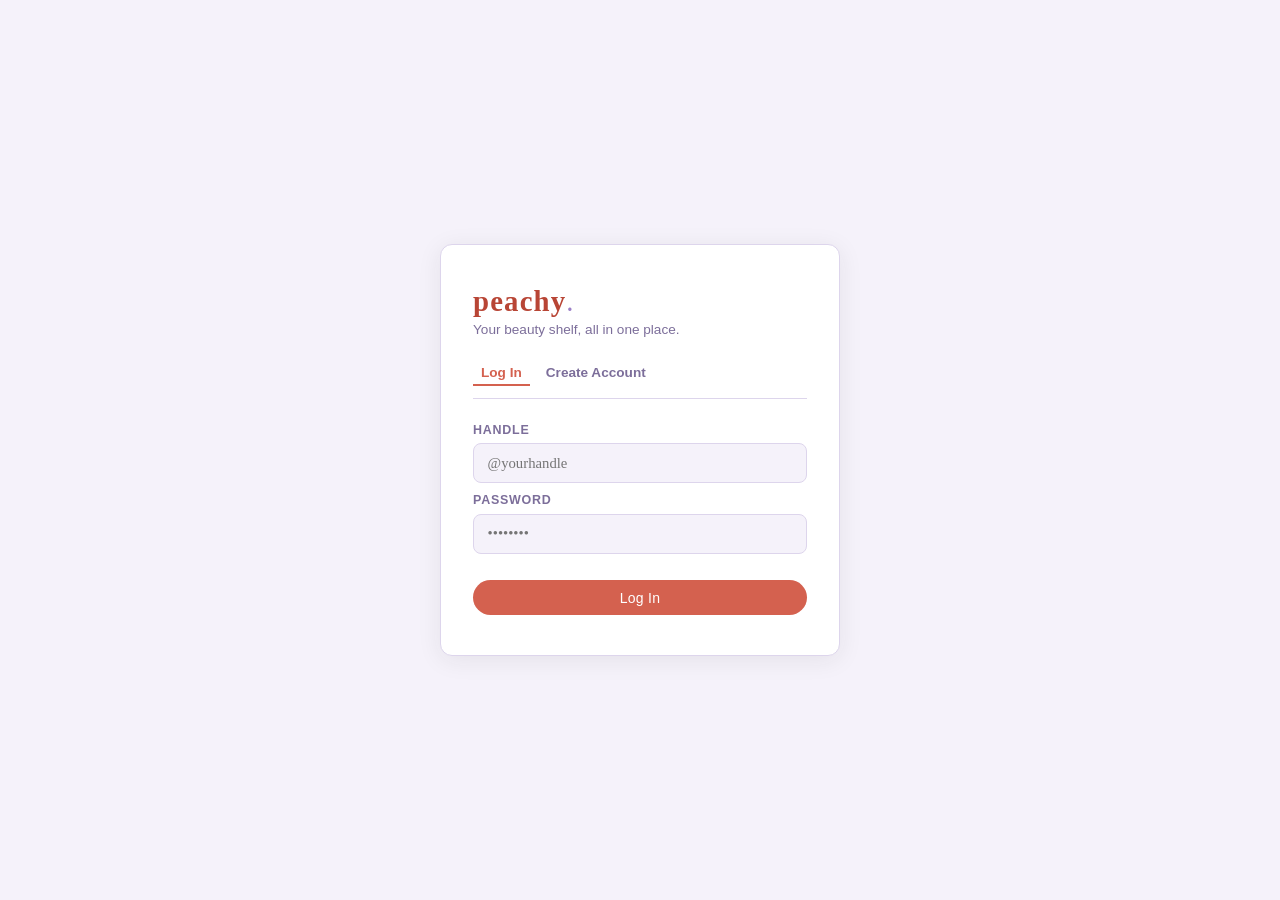
==== commit 02965caf: "Update app with auth, feed improvements, UI polish across all pages Co-Authored-By: Claude Sonnet 4." ====
--- a/account.html
+++ b/account.html
@@ -3,20 +3,26 @@
 <head>
   <meta charset="UTF-8" />
   <meta name="viewport" content="width=device-width, initial-scale=1.0" />
-  <title>My Account — Memo</title>
+  <title>My Account — Peachy</title>
   <link rel="stylesheet" href="styles.css" />
 </head>
 <body>
 
   <!-- Nav -->
   <nav>
-    <a href="index.html" class="nav-logo">memo<span>.</span></a>
+    <a href="index.html" class="nav-logo">peachy<span>.</span></a>
     <div class="nav-links">
       <a href="index.html">Home</a>
       <a href="shelf.html">My Shelf</a>
       <a href="feed.html">My Feed</a>
       <a href="articles.html">Articles</a>
-      <a href="account.html" class="active">My Account</a>
+      <div class="nav-account-menu">
+        <button class="nav-account-btn">Account ▾</button>
+        <div class="nav-account-dropdown">
+          <a href="account.html">Go to my profile</a>
+          <a href="#" onclick="logout(); return false;">Logout</a>
+        </div>
+      </div>
     </div>
   </nav>
 
@@ -24,7 +30,7 @@
 
     <!-- Profile card -->
     <div class="account-profile-card">
-      <div class="account-avatar">🌸</div>
+      <div class="account-avatar"><img src="profile.jpg" alt="Profile photo" /></div>
       <div class="account-profile-info">
         <h1 class="account-name" id="account-name">Your Name</h1>
         <p class="account-handle" id="account-handle">@handle</p>
@@ -35,22 +41,22 @@
 
     <!-- Stats row -->
     <div class="account-stats">
-      <div class="account-stat">
-        <div class="account-stat-num" id="stat-products">—</div>
-        <div class="account-stat-label">Products</div>
-      </div>
-      <div class="account-stat">
+      <a class="account-stat account-stat--link" href="shelf.html?filter=rated">
         <div class="account-stat-num" id="stat-rated">—</div>
         <div class="account-stat-label">Rated</div>
-      </div>
-      <div class="account-stat">
+      </a>
+      <a class="account-stat account-stat--link" href="shelf.html?filter=rotation">
         <div class="account-stat-num" id="stat-rotation">—</div>
         <div class="account-stat-label">In Rotation</div>
-      </div>
-      <div class="account-stat">
+      </a>
+      <a class="account-stat account-stat--link" href="shelf.html?filter=want">
         <div class="account-stat-num" id="stat-want">—</div>
         <div class="account-stat-label">Want to Try</div>
-      </div>
+      </a>
+      <a class="account-stat account-stat--link" href="shelf.html?filter=retired">
+        <div class="account-stat-num" id="stat-retired">—</div>
+        <div class="account-stat-label">Not for Me</div>
+      </a>
     </div>
 
     <!-- Sections -->
@@ -114,8 +120,16 @@
     </div>
   </div>
 
-  <footer>© 2026 Memo · made with ♡ for beauty lovers</footer>
+  <footer>© 2026 Peachy · made with ♡ for beauty lovers</footer>
 
+  <script src="auth.js"></script>
+  <script>
+    const _session = requireAuth();
+    const _acctBtn = document.querySelector('.nav-account-btn');
+    const _acctMenu = document.querySelector('.nav-account-menu');
+    _acctBtn.addEventListener('click', e => { e.stopPropagation(); _acctMenu.classList.toggle('open'); });
+    document.addEventListener('click', () => _acctMenu.classList.remove('open'));
+</script>
   <script src="account.js"></script>
 </body>
 </html>
--- a/styles.css
+++ b/styles.css
@@ -520,35 +520,113 @@
   margin-top: .25rem;
 }
 
-/* Secondary filters */
-.secondary-filters {
-  display: flex;
-  gap: .75rem;
+/* ── Filter / Sort bar ───────────────────────────────── */
+.filter-sort-bar {
+  display: flex;
+  gap: .5rem;
   margin-bottom: 1.25rem;
-  flex-wrap: wrap;
-}
-
-.secondary-filters select {
-  font-family: 'Helvetica Neue', sans-serif;
-  font-size: .8rem;
+}
+
+.fs-menu-wrap { position: relative; }
+
+.fs-btn {
+  display: flex;
+  align-items: center;
+  gap: .4rem;
+  font-family: 'Helvetica Neue', sans-serif;
+  font-size: .82rem;
   font-weight: 500;
   color: var(--muted);
   background: var(--white);
   border: 1.5px solid var(--border);
   border-radius: 999px;
-  padding: .45rem 2rem .45rem 1rem;
-  cursor: pointer;
+  padding: .45rem 1rem;
+  cursor: pointer;
+  transition: border-color .2s, color .2s;
+}
+.fs-btn:hover { border-color: var(--lavender); color: var(--lavender); }
+.fs-btn.fs-btn-active { background: var(--lavender); border-color: var(--lavender); color: var(--white); }
+
+.fs-panel {
+  display: none;
+  position: absolute;
+  top: calc(100% + 8px);
+  left: 0;
+  background: var(--white);
+  border: 1px solid var(--border);
+  border-radius: var(--radius);
+  box-shadow: 0 4px 20px rgba(0,0,0,.08);
+  z-index: 100;
+  min-width: 220px;
+  padding: 1rem;
+}
+.fs-menu-wrap.open .fs-panel { display: block; }
+
+.fs-row {
+  display: flex;
+  flex-direction: column;
+  gap: .25rem;
+  margin-bottom: .75rem;
+}
+.fs-row:last-child { margin-bottom: 0; }
+
+.fs-row label {
+  font-family: 'Helvetica Neue', sans-serif;
+  font-size: .7rem;
+  font-weight: 600;
+  text-transform: uppercase;
+  letter-spacing: .06em;
+  color: var(--muted);
+}
+
+.fs-row select {
+  font-family: 'Helvetica Neue', sans-serif;
+  font-size: .82rem;
+  color: var(--ink);
+  background: var(--white);
+  border: 1px solid var(--border);
+  border-radius: 6px;
+  padding: .4rem .6rem;
+  cursor: pointer;
+  width: 100%;
   outline: none;
-  appearance: none;
-  -webkit-appearance: none;
-  background-image: url("data:image/svg+xml,%3Csvg xmlns='http://www.w3.org/2000/svg' width='10' height='6' viewBox='0 0 10 6'%3E%3Cpath d='M1 1l4 4 4-4' stroke='%237c6e9a' stroke-width='1.5' fill='none' stroke-linecap='round'/%3E%3C/svg%3E");
-  background-repeat: no-repeat;
-  background-position: right .75rem center;
+}
+.fs-row select:focus { border-color: var(--lavender); }
+
+#sort-panel { min-width: 120px; padding: .4rem; }
+.sort-option {
+  display: block;
+  width: 100%;
+  text-align: left;
+  font-family: 'Helvetica Neue', sans-serif;
+  font-size: .85rem;
+  color: var(--ink);
+  background: none;
+  border: none;
+  border-radius: 6px;
+  padding: .5rem .75rem;
+  cursor: pointer;
+}
+.sort-option:hover { background: var(--blush); }
+.sort-option.active { color: var(--lavender); font-weight: 600; }
+
+.filter-clear-btn {
+  display: block;
+  width: 100%;
+  text-align: center;
+  font-family: 'Helvetica Neue', sans-serif;
+  font-size: .82rem;
+  font-weight: 500;
+  color: var(--muted);
+  background: var(--cream);
+  border: 1.5px solid var(--border);
+  border-radius: 999px;
+  padding: .5rem 1rem;
+  margin-bottom: .85rem;
+  cursor: pointer;
   transition: border-color .2s, color .2s;
 }
-
-.secondary-filters select:hover { border-color: var(--lavender); color: var(--lavender); }
-.secondary-filters select:focus { border-color: var(--lavender); }
+.filter-clear-btn:hover { border-color: var(--lavender); color: var(--lavender); }
 
 /* Filter tabs */
 .filter-bar {
@@ -814,6 +892,70 @@
 .modal-stars { display: flex; gap: 6px; margin-top: .2rem; }
 .modal-stars .star { font-size: 1.5rem; cursor: pointer; }
 
+/* ── Library search ─────────────────────────────────── */
+.library-search-group { border-bottom: 1px solid var(--border); padding-bottom: 1.1rem; margin-bottom: .25rem; }
+
+.library-search-wrap { position: relative; }
+
+.library-search-wrap input {
+  width: 100%;
+  box-sizing: border-box;
+}
+
+.library-suggestions {
+  position: absolute;
+  top: calc(100% + 4px);
+  left: 0; right: 0;
+  background: var(--white);
+  border: 1px solid var(--border);
+  border-radius: var(--radius);
+  box-shadow: 0 4px 16px rgba(0,0,0,.08);
+  z-index: 200;
+  max-height: 240px;
+  overflow-y: auto;
+}
+
+.library-suggestion {
+  display: flex;
+  align-items: baseline;
+  gap: .5rem;
+  padding: .6rem .9rem;
+  cursor: pointer;
+  transition: background .1s;
+}
+
+.library-suggestion:hover { background: var(--blush); }
+
+.library-suggestion-brand {
+  font-family: 'Helvetica Neue', sans-serif;
+  font-size: .78rem;
+  font-weight: 600;
+  color: var(--muted);
+  white-space: nowrap;
+}
+
+.library-suggestion-name {
+  font-size: .9rem;
+  color: var(--ink);
+  flex: 1;
+}
+
+.library-suggestion-cat {
+  font-family: 'Helvetica Neue', sans-serif;
+  font-size: .68rem;
+  color: var(--muted);
+  text-transform: capitalize;
+  white-space: nowrap;
+}
+
+.library-search-hint {
+  font-family: 'Helvetica Neue', sans-serif;
+  font-size: .75rem;
+  color: var(--muted);
+  margin-top: .4rem;
+  margin-bottom: 0;
+}
+
 .modal-footer {
   display: flex;
   justify-content: flex-end;
@@ -1097,11 +1239,59 @@
   border-top: 1px solid var(--border);
 }
 
+.reviews-title-row {
+  display: flex;
+  align-items: center;
+  justify-content: space-between;
+  margin-bottom: 1rem;
+}
+
 .reviews-title {
   font-size: 1rem;
   font-weight: 600;
   color: var(--ink);
-  margin-bottom: 1rem;
+  margin-bottom: 0;
+}
+
+.write-review-form {
+  background: var(--blush);
+  border-radius: var(--radius);
+  padding: 1rem 1.25rem;
+  margin-bottom: 1.25rem;
+  display: flex;
+  flex-direction: column;
+  gap: .75rem;
+}
+
+.write-review-stars {
+  display: flex;
+  gap: .25rem;
+  font-size: 1.5rem;
+  cursor: pointer;
+}
+
+.write-review-form textarea {
+  width: 100%;
+  border: 1px solid var(--border);
+  border-radius: 8px;
+  padding: .6rem .8rem;
+  font-family: Georgia, serif;
+  font-size: .9rem;
+  color: var(--ink);
+  background: var(--white);
+  resize: vertical;
+  box-sizing: border-box;
+}
+
+.write-review-form textarea:focus {
+  outline: none;
+  border-color: var(--rose);
+}
+
+.write-review-actions {
+  display: flex;
+  gap: .5rem;
+  justify-content: flex-end;
 }
 
 .reviews-sublabel {
@@ -1126,6 +1316,28 @@
 }
 
 .review-row:last-child { border-bottom: none; }
+
+.review-row--mine {
+  background: var(--blush);
+  border-radius: var(--radius);
+  padding: .9rem 1rem;
+  margin-bottom: .5rem;
+}
+
+.review-you-badge {
+  display: inline-block;
+  font-family: 'Helvetica Neue', sans-serif;
+  font-size: .65rem;
+  font-weight: 600;
+  text-transform: uppercase;
+  letter-spacing: .06em;
+  background: var(--rose);
+  color: var(--white);
+  border-radius: 999px;
+  padding: .1rem .45rem;
+  vertical-align: middle;
+  margin-left: .3rem;
+}
 
 .review-header {
   display: flex;
@@ -1188,13 +1400,6 @@
   /* Shelf page padding */
   .shelf-page { padding: 1.5rem 1rem 3rem; }
 
-  /* Secondary filters: wrap + full-width selects */
-  .secondary-filters {
-    flex-wrap: wrap;
-  }
-  .secondary-filters select {
-    flex: 1 1 100%;
-  }
 }
 
 .detail-actions {
@@ -1498,6 +1703,88 @@
 .feed-card--tutorial,
 .feed-card--brand { }
 
+/* ── Post actions (like + comment) ──────────────────── */
+.post-actions {
+  display: flex;
+  gap: 1rem;
+  margin-top: 1rem;
+  padding-top: .75rem;
+  border-top: 1px solid var(--border);
+}
+
+.post-like-btn,
+.post-comment-toggle {
+  display: flex;
+  align-items: center;
+  gap: .35rem;
+  font-family: 'Helvetica Neue', sans-serif;
+  font-size: .85rem;
+  color: var(--muted);
+  background: none;
+  border: none;
+  cursor: pointer;
+  padding: 0;
+  transition: color .15s;
+}
+.post-like-btn:hover { color: var(--rose); }
+.post-like-btn.liked { color: var(--rose); }
+.post-comment-toggle:hover { color: var(--lavender); }
+
+.post-comment-section {
+  margin-top: .75rem;
+}
+
+.post-comments-list {
+  display: flex;
+  flex-direction: column;
+  gap: .4rem;
+  margin-bottom: .6rem;
+}
+
+.post-comment {
+  font-family: 'Helvetica Neue', sans-serif;
+  font-size: .83rem;
+  color: var(--ink);
+}
+
+.post-comment-author {
+  font-weight: 600;
+  margin-right: .4rem;
+  color: var(--ink);
+}
+
+.post-comment-text { color: var(--muted); }
+
+.post-comment-input-row {
+  display: flex;
+  gap: .5rem;
+}
+
+.post-comment-input {
+  flex: 1;
+  font-family: 'Helvetica Neue', sans-serif;
+  font-size: .83rem;
+  border: 1px solid var(--border);
+  border-radius: 999px;
+  padding: .4rem .85rem;
+  outline: none;
+  background: var(--cream);
+  color: var(--ink);
+}
+.post-comment-input:focus { border-color: var(--lavender); }
+
+.post-comment-submit {
+  font-family: 'Helvetica Neue', sans-serif;
+  font-size: .8rem;
+  font-weight: 600;
+  color: var(--lavender);
+  background: none;
+  border: none;
+  cursor: pointer;
+  padding: 0 .25rem;
+}
+.post-comment-submit:hover { color: var(--rose); }
+
 .editorial-label {
   font-family: 'Helvetica Neue', sans-serif;
   font-size: .68rem;
@@ -1792,6 +2079,13 @@
   align-items: center;
   justify-content: center;
   flex-shrink: 0;
+  overflow: hidden;
+}
+
+.account-avatar img {
+  width: 100%;
+  height: 100%;
+  object-fit: cover;
 }
 
 .account-profile-info { flex: 1; }
@@ -1831,6 +2125,19 @@
   text-align: center;
 }
 
+.account-stat--link {
+  text-decoration: none;
+  display: block;
+  transition: border-color .15s, box-shadow .15s, transform .15s;
+  cursor: pointer;
+}
+
+.account-stat--link:hover {
+  border-color: var(--rose);
+  box-shadow: 0 2px 10px rgba(201,132,122,.15);
+  transform: translateY(-2px);
+}
+
 .account-stat-num {
   font-size: 1.5rem;
   font-weight: 700;
@@ -1902,3 +2209,120 @@
   color: var(--green);
   margin-left: .75rem;
 }
+
+/* ── Login Page ─────────────────────────────────────── */
+body.login-page {
+  display: flex;
+  align-items: center;
+  justify-content: center;
+  min-height: 100vh;
+  background: var(--cream);
+}
+
+.login-card {
+  background: var(--white);
+  border: 1px solid var(--border);
+  border-radius: var(--radius);
+  padding: 2.5rem 2rem;
+  width: 100%;
+  max-width: 400px;
+  box-shadow: 0 4px 24px rgba(44,36,32,.08);
+}
+
+.login-logo {
+  display: block;
+  font-size: 1.8rem;
+  margin-bottom: .25rem;
+  text-decoration: none;
+}
+
+.login-tagline {
+  font-family: 'Helvetica Neue', sans-serif;
+  font-size: .85rem;
+  color: var(--muted);
+  margin: 0 0 1.5rem;
+}
+
+.login-tabs {
+  display: flex;
+  gap: .5rem;
+  border-bottom: 1px solid var(--border);
+  padding-bottom: .75rem;
+  margin-bottom: 1.5rem;
+}
+
+.login-tab {
+  font-family: 'Helvetica Neue', sans-serif;
+  font-size: .85rem;
+  font-weight: 600;
+  background: none;
+  border: none;
+  border-bottom: 2px solid transparent;
+  cursor: pointer;
+  color: var(--muted);
+  padding: .25rem .5rem;
+  transition: color .15s, border-color .15s;
+}
+
+.login-tab.active {
+  color: var(--rose);
+  border-bottom-color: var(--rose);
+}
+
+.login-submit {
+  width: 100%;
+  margin-top: 1rem;
+}
+
+.login-error {
+  font-family: 'Helvetica Neue', sans-serif;
+  font-size: .8rem;
+  color: #c0392b;
+  margin: .5rem 0 0;
+}
+
+/* ── Nav account dropdown ────────────────────────────── */
+.nav-account-menu {
+  position: relative;
+}
+
+.nav-account-btn {
+  font-family: 'Helvetica Neue', sans-serif;
+  font-size: .85rem;
+  color: var(--muted);
+  background: none;
+  border: none;
+  cursor: pointer;
+  padding: 0;
+}
+
+.nav-account-btn:hover { color: var(--rose); }
+
+.nav-account-dropdown {
+  display: none;
+  position: absolute;
+  right: 0;
+  top: calc(100% + 10px);
+  background: var(--white);
+  border: 1px solid var(--border);
+  border-radius: var(--radius);
+  min-width: 160px;
+  box-shadow: 0 4px 16px rgba(0,0,0,.08);
+  z-index: 200;
+  overflow: hidden;
+}
+
+.nav-account-menu.open .nav-account-dropdown {
+  display: block;
+}
+
+.nav-account-dropdown a {
+  display: block;
+  padding: .65rem 1rem;
+  font-family: 'Helvetica Neue', sans-serif;
+  font-size: .85rem;
+  color: var(--ink);
+  text-decoration: none;
+}
+
+.nav-account-dropdown a:hover { background: var(--blush); color: var(--rose-dk); }
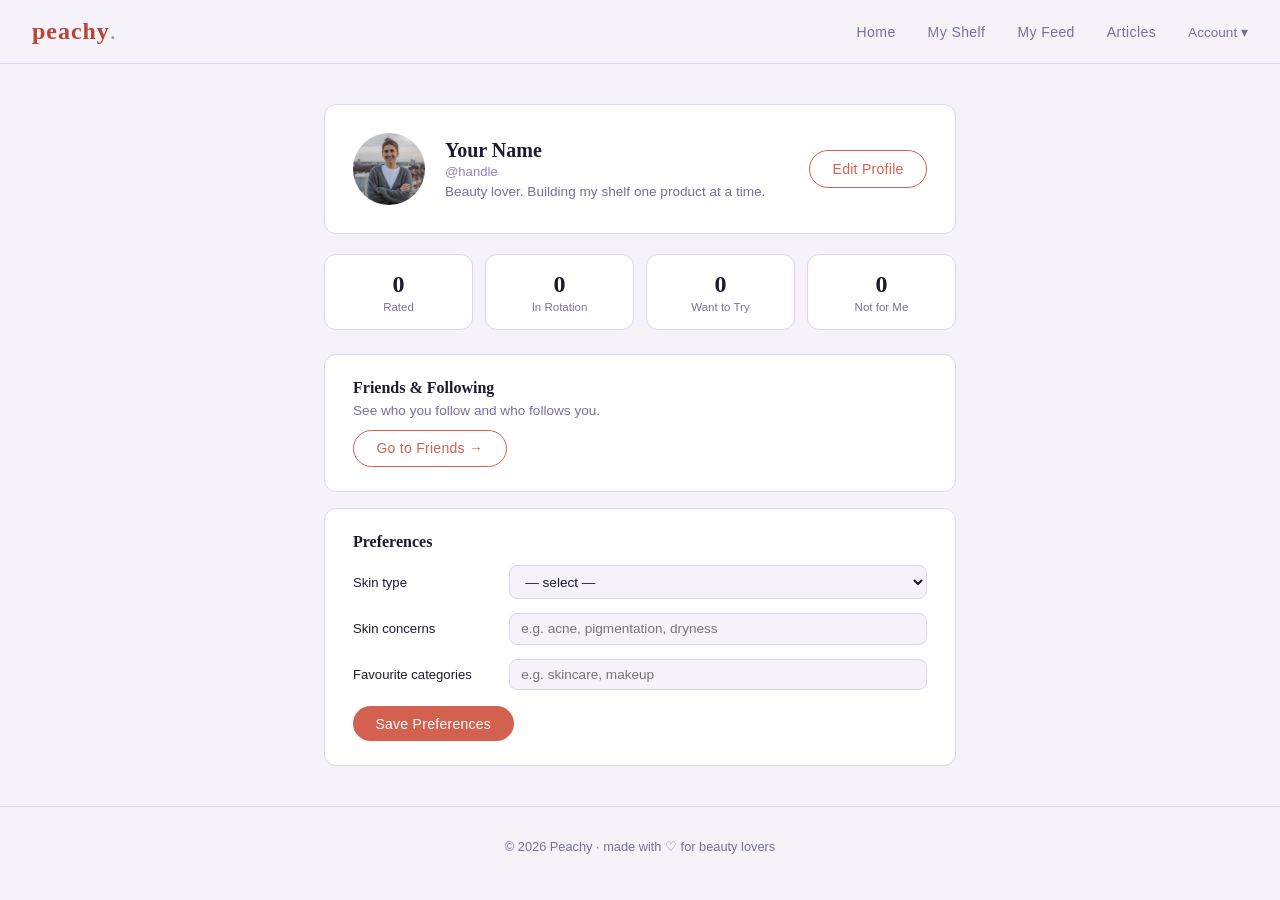
==== commit acecaaa4: "Remove login requirement — all pages publicly accessible Co-Authored-By: Claude Sonnet 4.6 <noreply@" ====
--- a/account.html
+++ b/account.html
@@ -20,7 +20,6 @@
         <button class="nav-account-btn">Account ▾</button>
         <div class="nav-account-dropdown">
           <a href="account.html">Go to my profile</a>
-          <a href="#" onclick="logout(); return false;">Logout</a>
         </div>
       </div>
     </div>
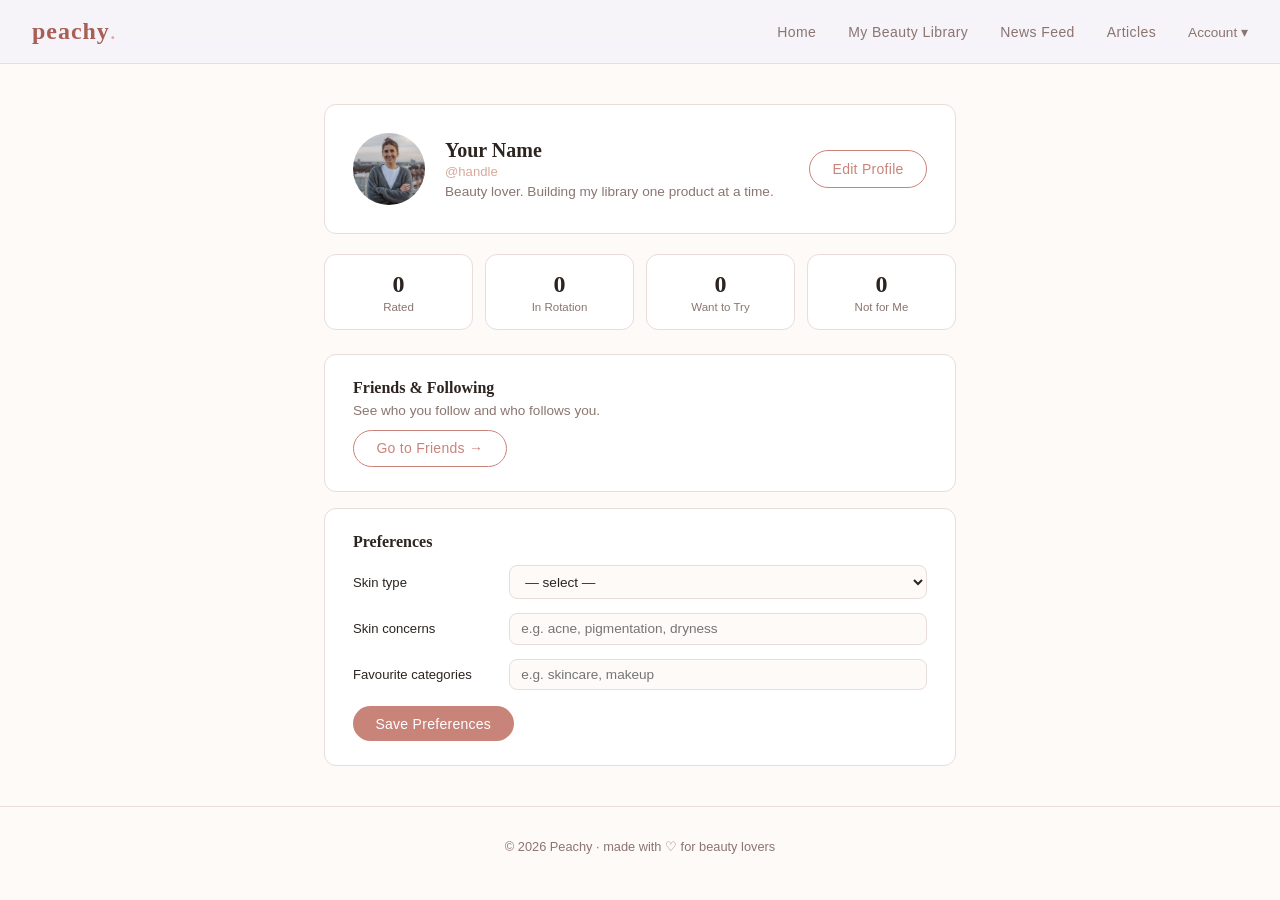
==== commit 003c9290: "feat: color scheme redesign & ingredient safety checker - Updated to warm, inviting color palette (O" ====
--- a/account.html
+++ b/account.html
@@ -13,8 +13,8 @@
     <a href="index.html" class="nav-logo">peachy<span>.</span></a>
     <div class="nav-links">
       <a href="index.html">Home</a>
-      <a href="shelf.html">My Shelf</a>
-      <a href="feed.html">My Feed</a>
+      <a href="shelf.html">My Beauty Library</a>
+      <a href="feed.html">News Feed</a>
       <a href="articles.html">Articles</a>
       <div class="nav-account-menu">
         <button class="nav-account-btn">Account ▾</button>
@@ -33,7 +33,7 @@
       <div class="account-profile-info">
         <h1 class="account-name" id="account-name">Your Name</h1>
         <p class="account-handle" id="account-handle">@handle</p>
-        <p class="account-bio" id="account-bio">Beauty lover. Building my shelf one product at a time.</p>
+        <p class="account-bio" id="account-bio">Beauty lover. Building my library one product at a time.</p>
       </div>
       <button class="btn btn-outline" onclick="openEditProfile()">Edit Profile</button>
     </div>
--- a/styles.css
+++ b/styles.css
@@ -2,21 +2,21 @@
 *, *::before, *::after { box-sizing: border-box; margin: 0; padding: 0; }
 
 :root {
-  --cream:     #f5f2fa;
-  --blush:     #ede6f5;
-  --rose:      #d4614f;
-  --rose-dk:   #b84535;
-  --lavender:  #9b7fc7;
-  --lav-lt:    #c9b8e8;
-  --ink:       #1e1a2e;
-  --muted:     #7c6e9a;
-  --border:    #ddd5ec;
+  --cream:     #fdfaf7;
+  --blush:     #f2e8e1;
+  --rose:      #c9847a;
+  --rose-dk:   #a85f55;
+  --lavender:  #d8a89b;
+  --lav-lt:    #e8c9bf;
+  --ink:       #2c2420;
+  --muted:     #8a7570;
+  --border:    #e8ddd8;
   --white:     #ffffff;
   --green:     #6a9e7f;
   --amber:     #c49a4a;
   --slate:     #8591a0;
   --radius:    12px;
-  --shadow:    0 2px 16px rgba(30,26,46,.1);
+  --shadow:    0 2px 16px rgba(44,36,32,.1);
 }
 
 body {
@@ -2326,3 +2326,189 @@
 }
 
 .nav-account-dropdown a:hover { background: var(--blush); color: var(--rose-dk); }
+
+/* ── Ingredient Checker ────────────────────────────────── */
+.ingredients-checker {
+  background: var(--blush);
+  border: 1px solid var(--border);
+  border-radius: var(--radius);
+  padding: 1rem;
+  margin-top: 0.5rem;
+}
+
+.ingredients-checker-empty {
+  color: var(--muted);
+  font-style: italic;
+  font-size: 0.9rem;
+}
+
+.ingredient-checker-summary {
+  display: flex;
+  gap: 0.75rem;
+  margin-bottom: 0.75rem;
+  flex-wrap: wrap;
+  align-items: center;
+}
+
+.ingredient-checker-count {
+  font-family: 'Helvetica Neue', sans-serif;
+  font-size: 0.75rem;
+  font-weight: bold;
+  text-transform: uppercase;
+  letter-spacing: 0.05em;
+  color: var(--muted);
+  padding: 0.4rem 0.6rem;
+  background: var(--white);
+  border-radius: 999px;
+  border: 1px solid var(--border);
+}
+
+.ingredient-checker-badge {
+  display: inline-flex;
+  align-items: center;
+  gap: 0.4rem;
+  font-family: 'Helvetica Neue', sans-serif;
+  font-size: 0.8rem;
+  font-weight: 600;
+  padding: 0.4rem 0.75rem;
+  border-radius: 999px;
+  white-space: nowrap;
+}
+
+.ingredient-checker-badge span {
+  font-size: 0.85rem;
+  font-weight: bold;
+}
+
+.ingredient-checker-badge.recommended {
+  background: #e8f4ed;
+  color: var(--green);
+}
+
+.ingredient-checker-badge.low-concern {
+  background: #e3f2fd;
+  color: #1e7fa1;
+}
+
+.ingredient-checker-badge.individual {
+  background: #fdf3e3;
+  color: var(--amber);
+}
+
+.ingredient-pills-grid {
+  display: flex;
+  flex-wrap: wrap;
+  gap: 0.6rem;
+}
+
+.ingredient-pill {
+  display: inline-block;
+  padding: 0.5rem 0.8rem;
+  border-radius: 999px;
+  font-size: 0.85rem;
+  font-family: 'Helvetica Neue', sans-serif;
+  border: 1.5px solid var(--border);
+  background: var(--white);
+  color: var(--ink);
+  cursor: pointer;
+  transition: all 0.15s;
+  max-width: 150px;
+  overflow: hidden;
+  text-overflow: ellipsis;
+  white-space: nowrap;
+}
+
+.ingredient-pill:hover {
+  border-color: var(--rose);
+  background: rgba(201, 132, 122, 0.08);
+}
+
+.ingredient-pill--recommended {
+  border-color: var(--green);
+  background: rgba(106, 158, 127, 0.08);
+  color: var(--green);
+}
+
+.ingredient-pill--recommended:hover {
+  background: rgba(106, 158, 127, 0.15);
+}
+
+.ingredient-pill--low-concern {
+  border-color: #1e7fa1;
+  background: rgba(30, 127, 161, 0.08);
+  color: #1e7fa1;
+}
+
+.ingredient-pill--low-concern:hover {
+  background: rgba(30, 127, 161, 0.15);
+}
+
+.ingredient-pill--individual-rating {
+  border-color: var(--amber);
+  background: rgba(196, 154, 74, 0.08);
+  color: var(--amber);
+}
+
+.ingredient-pill--individual-rating:hover {
+  background: rgba(196, 154, 74, 0.15);
+}
+
+.ingredient-detail-popover {
+  background: var(--white);
+  border: 1px solid var(--border);
+  border-radius: var(--radius);
+  box-shadow: 0 4px 16px rgba(44, 36, 32, 0.15);
+  z-index: 1000;
+  max-width: 280px;
+  pointer-events: auto;
+}
+
+.popover-content {
+  padding: 1rem;
+  font-family: 'Georgia', serif;
+  color: var(--ink);
+}
+
+.popover-name {
+  font-weight: bold;
+  margin-bottom: 0.5rem;
+  font-size: 0.95rem;
+}
+
+.popover-safety {
+  margin-bottom: 0.75rem;
+}
+
+.popover-safety-badge {
+  display: inline-block;
+  font-family: 'Helvetica Neue', sans-serif;
+  font-size: 0.75rem;
+  font-weight: 600;
+  text-transform: uppercase;
+  letter-spacing: 0.05em;
+  padding: 0.3rem 0.6rem;
+  border-radius: 4px;
+  white-space: nowrap;
+}
+
+.popover-safety--recommended {
+  background: #e8f4ed;
+  color: var(--green);
+}
+
+.popover-safety--low-concern {
+  background: #e3f2fd;
+  color: #1e7fa1;
+}
+
+.popover-safety--individual-rating {
+  background: #fdf3e3;
+  color: var(--amber);
+}
+
+.popover-description {
+  font-size: 0.85rem;
+  line-height: 1.4;
+  color: var(--ink);
+  margin: 0;
+}
